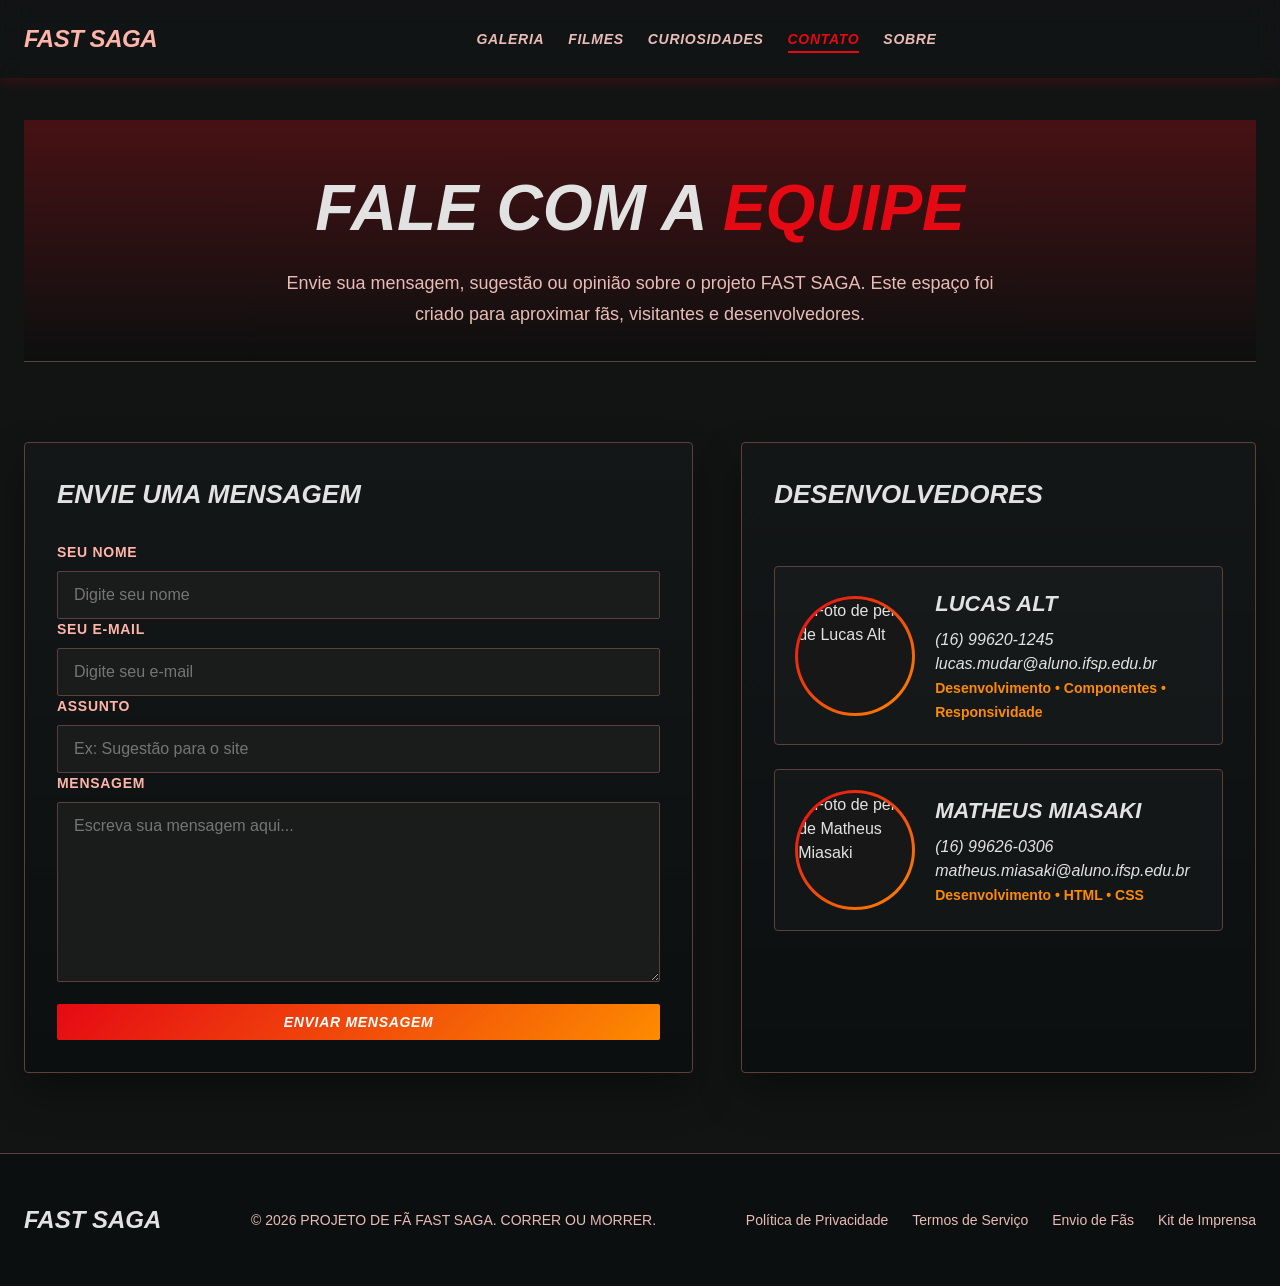
==== contato.html @ e0b9ab0c "01" ====
<!doctype html>
<html lang="pt-br">
<head>
  <meta charset="utf-8">
  <meta name="viewport" content="width=device-width, initial-scale=1.0">

  <title>FAST SAGA - Contato</title>

  <link rel="icon" type="image/x-icon" href="img/favicon.ico">
  <link rel="stylesheet" href="css/style.css">

  <script src="js/components.js" defer></script>
  <script src="js/main.js" defer></script>
</head>

<body>

  <header-navbar active="contact"></header-navbar>

  <main class="contact-main">

    <section class="container contact-section">

      <header class="page-title">
        <h1>FALE COM A <span>EQUIPE</span></h1>

        <p>
          Envie sua mensagem, sugestão ou opinião sobre o projeto FAST SAGA.
          Este espaço foi criado para aproximar fãs, visitantes e desenvolvedores.
        </p>
      </header>

      <section class="contact-layout">

        <section class="contact-form-card">

          <h2>ENVIE UMA MENSAGEM</h2>

          <form class="contact-form" action="#" method="post">

            <fieldset>

              <legend>Dados para contato</legend>

              <div class="form-group">
                <label for="nome">Seu nome</label>

                <input
                  type="text"
                  id="nome"
                  name="nome"
                  placeholder="Digite seu nome"
                  required>
              </div>

              <div class="form-group">
                <label for="email">Seu e-mail</label>

                <input
                  type="email"
                  id="email"
                  name="email"
                  placeholder="Digite seu e-mail"
                  required>
              </div>

              <div class="form-group">
                <label for="assunto">Assunto</label>

                <input
                  type="text"
                  id="assunto"
                  name="assunto"
                  placeholder="Ex: Sugestão para o site"
                  required>
              </div>

              <div class="form-group">
                <label for="mensagem">Mensagem</label>

                <textarea
                  id="mensagem"
                  name="mensagem"
                  placeholder="Escreva sua mensagem aqui..."
                  required></textarea>
              </div>

            </fieldset>

            <button type="submit" class="btn btn-primary">
              Enviar mensagem
            </button>

          </form>

        </section>

        <aside class="developers-card">

          <h2>DESENVOLVEDORES</h2>

          <article class="developer-box">

            <figure class="developer-photo">
              <img
                src="https://avatars.githubusercontent.com/u/56651735?v=4"
                alt="Foto de perfil de Lucas Alt">
            </figure>

            <section>

              <h3>Lucas Alt</h3>

              <address>

                <a href="tel:+5516996201245" class="contato">
                  (16) 99620-1245
                </a>

                <br>

                <a href="mailto:lucas.mudar@aluno.ifsp.edu.br" class="contato">
                  lucas.mudar@aluno.ifsp.edu.br
                </a>

              </address>

              <span> 
                Desenvolvimento • Componentes • Responsividade
              </span>

            </section>

          </article>

          <article class="developer-box">

            <figure class="developer-photo">
              <img
                src="https://avatars.githubusercontent.com/u/124709765?v=4"
                alt="Foto de perfil de Matheus Miasaki">
            </figure>

            <section>

              <h3>Matheus Miasaki</h3>

              <address>

                <a href="tel:+5516996260306" class="contato">
                  (16) 99626-0306
                </a>

                <br>

                <a href="mailto:matheus.miasaki@aluno.ifsp.edu.br" class="contato">
                  matheus.miasaki@aluno.ifsp.edu.br
                </a>

              </address>

              <span>
                Desenvolvimento • HTML • CSS
              </span>

            </section>

          </article>

        </aside>

      </section>

    </section>

  </main>

  <footer-section></footer-section>

</body>
</html>
---- css/style.css ----
/* ==========================================================================
   FAST SAGA - Design System and Base Stylesheet
   ========================================================================== */

/* Design Tokens (CSS Variables) */
:root {
  /* Colors */
  --bg-color: #121414;                  /* surface */
  --on-bg-color: #e2e2e2;               /* on-surface */
  --primary-color: #ffb4aa;             /* primary light */
  --primary-container: #e50914;         /* main fast red */
  --secondary-color: #ffb77d;           /* secondary accent */
  --secondary-container: #fd8b00;       /* fast orange */
  --surface-container: #1e2020;         /* container background */
  --surface-container-low: #1a1c1c;     /* lower depth card bg */
  --surface-container-lowest: #0c0f0f;  /* lowest background */
  --outline: #af8782;                   /* border outline */
  --outline-variant: #5e3f3b;           /* dark border variant */
  --on-surface-variant: #e9bcb6;        /* muted text color */
  --white: #ffffff;

  /* Font Families */
  --font-display: 'Anybody', sans-serif;
  --font-body: 'Inter', sans-serif;

  /* Spacing */
  --container-max: 1280px;
  --gutter: 24px;
  --spacing-xs: 4px;
  --spacing-base: 8px;
  --spacing-sm: 12px;
  --spacing-md: 24px;
  --spacing-lg: 48px;
  --spacing-xl: 80px;

  /* Border Radius */
  --radius-default: 0.125rem;
  --radius-lg: 0.25rem;
  --radius-xl: 0.5rem;
  --radius-full: 0.75rem;

  /* Shadows and Effects */
  --shadow-red: 0 0 15px rgba(229, 9, 20, 0.3);
  --shadow-red-strong: 0 0 20px rgba(229, 9, 20, 0.5);
  --shadow-orange: 0 0 20px rgba(253, 139, 0, 0.5);
  --backdrop-blur: blur(12px);
}

/* ==========================================================================
   Reset and Base Layout
   ========================================================================== */
*, *::before, *::after {
  box-sizing: border-box;
  margin: 0;
  padding: 0;
}

body {
  background-color: var(--bg-color);
  color: var(--on-bg-color);
  font-family: var(--font-body);
  font-size: 16px;
  line-height: 1.5;
  -webkit-font-smoothing: antialiased;
  -moz-osx-font-smoothing: grayscale;
  min-height: 100vh;
  display: flex;
  flex-direction: column;
  overflow-x: hidden;
}

/* Custom Scrollbar */
::-webkit-scrollbar {
  width: 8px;
}

::-webkit-scrollbar-track {
  background: var(--surface-container-lowest);
}

::-webkit-scrollbar-thumb {
  background: var(--primary-container);
  border-radius: var(--radius-lg);
}

::-webkit-scrollbar-thumb:hover {
  background: var(--secondary-container);
}

/* Container Utility */
.container {
  width: 100%;
  max-width: var(--container-max);
  margin-left: auto;
  margin-right: auto;
  padding-left: var(--gutter);
  padding-right: var(--gutter);
}

/* Buttons */
.btn {
  font-family: var(--font-body);
  font-weight: 700;
  font-style: italic;
  font-size: 14px;
  text-transform: uppercase;
  letter-spacing: 0.05em;
  padding: 10px 24px;
  border-radius: var(--radius-default);
  border: none;
  cursor: pointer;
  transition: all 0.3s cubic-bezier(0.25, 0.46, 0.45, 0.94);
  text-decoration: none;
  display: inline-flex;
  align-items: center;
  justify-content: center;
}

.btn-primary {
  background: linear-gradient(135deg, var(--primary-container), var(--secondary-container));
  color: var(--white);
}

.btn-primary:hover {
  transform: scale(1.05);
  box-shadow: var(--shadow-red-strong);
}

.btn-primary:active {
  transform: scale(0.95);
}

.btn-outline {
  background: transparent;
  color: var(--on-bg-color);
  border: 1px solid rgba(255, 255, 255, 0.1);
}

.btn-outline:hover {
  border-color: var(--primary-container);
  color: var(--primary-color);
}

/* ==========================================================================
   Header Component Styles (Nav)
   ========================================================================== */
header-navbar {
  position: fixed;
  top: 0;
  left: 0;
  width: 100%;
  z-index: 100;
  background-color: rgba(18, 20, 20, 0.8);
  backdrop-filter: var(--backdrop-blur);
  -webkit-backdrop-filter: var(--backdrop-blur);
  border-b: 1px solid rgba(255, 255, 255, 0.1);
  box-shadow: var(--shadow-red);
}

.nav-wrapper {
  display: flex;
  justify-content: space-between;
  align-items: center;
  height: 78px;
}

.nav-logo {
  font-family: var(--font-display);
  font-size: 24px;
  font-weight: 900;
  font-style: italic;
  letter-spacing: -0.02em;
  text-decoration: none;
  color: var(--primary-color);
  transition: color 0.3s ease;
}

.nav-logo:hover {
  color: var(--primary-container);
}

.nav-menu {
  display: flex;
  gap: var(--spacing-md);
  list-style: none;
}

.nav-link {
  font-family: var(--font-body);
  font-size: 14px;
  font-weight: 700;
  font-style: italic;
  text-transform: uppercase;
  letter-spacing: 0.05em;
  color: var(--on-surface-variant);
  text-decoration: none;
  padding: 4px 0;
  border-bottom: 2px solid transparent;
  transition: all 0.3s ease;
}

.nav-link:hover {
  color: var(--primary-color);
}

.nav-link.active {
  color: var(--primary-container);
  border-bottom-color: var(--primary-container);
}

.nav-actions {
  display: flex;
  align-items: center;
  gap: var(--spacing-sm);
}

.nav-search-btn {
  background: none;
  border: 1px solid rgba(255, 255, 255, 0.1);
  width: 40px;
  height: 40px;
  border-radius: var(--radius-full);
  color: var(--on-bg-color);
  cursor: pointer;
  display: flex;
  align-items: center;
  justify-content: center;
  transition: all 0.3s ease;
}

.nav-search-btn:hover {
  border-color: var(--primary-container);
  color: var(--primary-container);
}

/* Responsive Nav Menu (Burger Button) */
.nav-toggle {
  display: none;
  background: none;
  border: none;
  color: var(--on-bg-color);
  cursor: pointer;
  font-size: 24px;
}

/* Mobile Navigation Styles */
@media (max-width: 768px) {
  .nav-menu {
    display: none; /* Hide standard menu by default on mobile */
    flex-direction: column;
    position: absolute;
    top: 72px;
    left: 0;
    width: 100%;
    background-color: var(--bg-color);
    border-bottom: 1px solid rgba(255, 255, 255, 0.1);
    padding: var(--spacing-md) var(--gutter);
    gap: var(--spacing-sm);
    box-shadow: 0 10px 15px rgba(0, 0, 0, 0.5);
  }

  .nav-menu.active {
    display: flex;
  }

  .nav-toggle {
    display: block;
  }

  .nav-actions .nav-search-btn {
    display: none; /* Hide search button on mobile toolbar to preserve space */
  }
}

/* ==========================================================================
   Footer Component Styles
   ========================================================================== */
footer-section {
  display: block;
  width: 100%;
  margin-top: auto; /* Push footer to bottom */
  border-top: 1px solid var(--outline-variant);
  background-color: var(--surface-container-lowest);
  padding: var(--spacing-lg) 0;
}

.footer-wrapper {
  display: flex;
  flex-direction: column;
  align-items: center;
  justify-content: space-between;
  gap: var(--spacing-md);
}

@media (min-width: 768px) {
  .footer-wrapper {
    flex-direction: row;
  }
}

.footer-logo {
  font-family: var(--font-display);
  font-size: 24px;
  font-weight: 800;
  font-style: italic;
  color: var(--on-bg-color);
}

.footer-copyright {
  font-size: 14px;
  color: var(--on-surface-variant);
  text-align: center;
}

.footer-links {
  display: flex;
  flex-wrap: wrap;
  justify-content: center;
  gap: var(--spacing-md);
  list-style: none;
}

.footer-link {
  font-size: 14px;
  color: var(--on-surface-variant);
  text-decoration: none;
  transition: color 0.3s ease;
}

.footer-link:hover {
  color: var(--secondary-container);
}

/* ==========================================================================
   Main Content Layout
   ========================================================================== */
main {
  flex-grow: 1;
  padding-top: 100px; /* Offset fixed header */
  padding-bottom: var(--spacing-xl);
  display: flex;
  align-items: center;
  justify-content: center;
}

/* Hello World Foundation Component Styles */
.hero-container {
  text-align: center;
  max-width: 600px;
  padding: var(--spacing-lg);
  border: 1px solid rgba(255, 255, 255, 0.05);
  border-radius: var(--radius-xl);
  background: radial-gradient(circle at top left, var(--surface-container), var(--surface-container-low));
  box-shadow: var(--shadow-red);
  transition: border-color 0.4s ease, box-shadow 0.4s ease;
}

.hero-container:hover {
  border-color: rgba(229, 9, 20, 0.4);
  box-shadow: var(--shadow-red-strong);
}

.hero-title {
  font-family: var(--font-display);
  font-size: clamp(2.5rem, 5vw, 4rem);
  font-weight: 900;
  font-style: italic;
  text-transform: uppercase;
  line-height: 1.1;
  letter-spacing: -0.02em;
  margin-bottom: var(--spacing-sm);
  color: var(--on-bg-color);
}

.hero-title span {
  background: linear-gradient(135deg, var(--primary-container), var(--secondary-container));
  -webkit-background-clip: text;
  -webkit-text-fill-color: transparent;
  background-clip: text;
  color: var(--primary-container); /* Fallback */
}

.hero-desc {
  font-size: 16px;
  color: var(--on-surface-variant);
  margin-bottom: var(--spacing-md);
}

.hero-meta {
  display: flex;
  gap: var(--spacing-sm);
  justify-content: center;
}



/* ==========================================================================
   Estilo Filme.hmtl
   ========================================================================== */


.movies-main {
  display: block;
  padding-top: 100px;
  justify-content: center;
}

.movies-section {
  width: 100%;
}

.movies-hero {
  min-height: 280px;
  margin-bottom: 80px;
  padding: 70px 24px;
  text-align: center;
  border-radius: var(--radius-lg);
  background:
    linear-gradient(rgba(12, 15, 15, 0.645), rgba(12, 15, 15, 0.579)),
    url("../img/ff.png");
  background-size: cover;
  background-position: 50% 60%;
  box-shadow: var(--shadow-red);
}

.movies-hero h1 {
  font-family: var(--font-display);
  font-size: clamp(2rem, 5vw, 3.8rem);
  font-weight: 900;
  font-style: italic;
  text-transform: uppercase;
  color: var(--white);
  margin-bottom: var(--spacing-sm);
}

.movies-hero h1 span {
  color: var(--primary-container);
}

.movies-hero p {
  max-width: 680px;
  margin: 0 auto;
  color: var(--on-surface-variant);
  font-size: 18px;
}

.movies-table-wrapper {
  overflow-x: auto;
  border: 1px solid var(--outline-variant);
  border-radius: var(--radius-xl);
  background: var(--surface-container-lowest);
  box-shadow: 0 20px 40px rgba(0, 0, 0, 0.35);
}

.movies-table {
  width: 100%;
  border-collapse: collapse;
  min-width: 900px;
}

.movies-table thead {
  border-bottom: 2px solid var(--primary-container);
}

.movies-table th {
  padding: 28px 24px;
  text-align: left;
  font-family: var(--font-display);
  font-size: 20px;
  font-style: italic;
  text-transform: uppercase;
  color: var(--on-bg-color);
}

.movies-table td {
  padding: 22px 24px;
  border-bottom: 1px solid rgba(255, 255, 255, 0.08);
  color: var(--on-surface-variant);
}

.movies-table tbody tr {
  transition: background 0.3s ease;
}

.movies-table tbody tr:hover {
  background: rgba(229, 9, 20, 0.08);
}

.movies-table tbody tr:last-child td {
  border-bottom: none;
}

.movies-table td:first-child {
  color: var(--primary-container);
  font-weight: 700;
}

.movies-table strong {
  display: block;
  color: var(--on-bg-color);
  text-transform: uppercase;
  letter-spacing: 0.04em;
  margin-bottom: 6px;
}

.movies-table td span:not(.year) {
  display: block;
  max-width: 520px;
  font-size: 14px;
  color: var(--on-surface-variant);
}

.year {
  display: inline-block;
  padding: 4px 10px;
  border: 1px solid var(--primary-container);
  border-radius: var(--radius-default);
  color: var(--primary-color);
  background: rgba(229, 9, 20, 0.08);
}

.money {
  color: var(--secondary-container) !important;
  font-weight: 700;
  white-space: nowrap;
}





/* ==========================================================================
   Estilo curiosidades.hmtl
   ========================================================================== */


.page-title {
    width: 100%;
    padding: 40px 0 32px;
    margin-bottom: 80px;
    border-bottom: 1px solid var(--outline-variant);

    display: flex;
    flex-direction: column;
    align-items: center;

    text-align: center;


    background:
        linear-gradient(
            180deg,
            rgba(229,9,20,.25),
            rgba(12,15,15,.95)
        );
}

.page-title h1 {
  font-family: var(--font-display);
  font-size: clamp(2.2rem, 5vw, 4rem);
  font-weight: 900;
  font-style: italic;
  text-transform: uppercase;
  color: var(--on-bg-color);
  margin-bottom: var(--spacing-sm);
}

.page-title h1 span {
  color: var(--primary-container);
}

.page-title p {
  max-width: 760px;
  color: var(--on-surface-variant);
  font-size: 18px;
  line-height: 1.7;
}

.curiosities-grid {
  display: grid;
  grid-template-columns: 2fr 1fr;
  gap: var(--spacing-lg);
  margin-bottom: 70px;
}

.curiosity-card {
  border: 1px solid var(--outline-variant);
  border-radius: var(--radius-lg);
  background: var(--surface-container-lowest);
  padding: 28px;
}

.curiosity-card.wide {
  display: grid;
  grid-template-columns: 42% 1fr;
  gap: var(--spacing-lg);
  align-items: center;
}

.curiosity-card h2,
.secrets-section h2 {
  font-family: var(--font-display);
  font-size: 24px;
  font-style: italic;
  text-transform: uppercase;
  color: var(--on-bg-color);
  margin-bottom: var(--spacing-md);
}

.curiosity-card p {
  color: var(--on-surface-variant);
  margin-bottom: 18px;
  line-height: 1.7;
}

.curiosity-card strong,
.secrets-grid strong {
  color: var(--on-bg-color);
}

.car-image img {
  width: 100%;
  height: 380px;
  object-fit: cover;
  border-radius: var(--radius-default);
  display: block;
  filter: brightness(0.8);
}

.secrets-section {
  margin-bottom: 70px;
}

.secrets-section h2 {
  display: flex;
  align-items: center;
  gap: var(--spacing-md);
}

.secrets-section h2::after {
  content: "";
  height: 2px;
  flex: 1;
  background: var(--primary-container);
}

.secrets-grid {
  display: grid;
  grid-template-columns: 1fr 1fr;
  gap: 20px 70px;
}

.secrets-grid p {
  color: var(--on-surface-variant);
  font-size: 17px;
  line-height: 1.7;
  position: relative;
  padding-left: 24px;
}

.secrets-grid p::before {
  content: "•";
  position: absolute;
  left: 0;
  color: var(--secondary-container);
  font-size: 22px;
}

.iconic-cars {
  display: grid;
  grid-template-columns: repeat(4, 1fr);
  gap: 24px;
  margin-top: 35px;
}

.iconic-card {
  background: var(--surface-container-lowest);
  border: 1px solid var(--outline-variant);
  border-radius: var(--radius-lg);
  padding: 20px;
  transition: 0.3s;
}

.iconic-card:hover {
  transform: translateY(-6px);
  border-color: var(--primary-container);
}

.iconic-image {
  width: 100%;
  height: 220px;
  border: 2px solid var(--primary-container);
  border-radius: 12px;
  overflow: hidden;
  background: #171717;
  display: flex;
  align-items: center;
  justify-content: center;
  margin-bottom: 18px;
}

.iconic-image img {
  width: 100%;
  height: 100%;
  object-fit: cover;
}

.iconic-card h3 {
  font-family: var(--font-display);
  font-style: italic;
  text-transform: uppercase;
  color: var(--on-bg-color);
  font-size: 22px;
  margin-bottom: 12px;
}

.iconic-card p {
  color: var(--on-surface-variant);
  line-height: 1.7;
}

.curiosities-extra {
  padding-bottom: 40px;
}

@media (max-width: 1100px) {
  .iconic-cars {
    grid-template-columns: repeat(2, 1fr);
  }
}

@media (max-width: 900px) {
  .curiosities-grid,
  .curiosity-card.wide,
  .secrets-grid {
    grid-template-columns: 1fr;
  }

  .page-title {
    margin-bottom: 50px;
  }

  .car-image img {
    height: 280px;
  }
}

@media (max-width: 700px) {
  .iconic-cars {
    grid-template-columns: 1fr;
  }
}


/* ==========================================================================
   Estilo contato.html
   ========================================================================== */

.contact-main {
  width: 100%;
  padding-top: 120px;
  padding-bottom: var(--spacing-xl);
}

.contact-section {
  width: 100%;
}

.contact-layout {
  display: grid;
  grid-template-columns: 1.3fr 1fr;
  gap: var(--spacing-lg);
  align-items: stretch;
}

.contact-form-card,
.developers-card {
  background:
    linear-gradient(
      180deg,
      rgba(255, 255, 255, 0.03),
      rgba(255, 255, 255, 0)
    ),
    var(--surface-container-lowest);

  border: 1px solid var(--outline-variant);
  border-radius: var(--radius-lg);
  padding: 32px;
  box-shadow: 0 20px 40px rgba(0, 0, 0, 0.35);
}

.contact-form-card h2,
.developers-card h2 {
  font-family: var(--font-display);
  font-size: 26px;
  font-style: italic;
  text-transform: uppercase;
  color: var(--on-bg-color);
  margin-bottom: 28px;
}

.contact-form {
  display: flex;
  flex-direction: column;
  gap: 22px;
}

.contact-form fieldset{
    border:none;
    padding:0;
    margin:0;
    min-width:0;
}

.contact-form legend{
    display:none;
}

.form-group {
  display: flex;
  flex-direction: column;
  gap: 8px;
}

.form-group label {
  font-weight: 700;
  font-size: 14px;
  text-transform: uppercase;
  color: var(--primary-color);
  letter-spacing: 0.05em;
}

.form-group input,
.form-group textarea {
  width: 100%;
  border: 1px solid var(--outline-variant);
  border-radius: var(--radius-default);
  background: var(--surface-container-low);
  color: var(--on-bg-color);
  padding: 14px 16px;
  font-family: var(--font-body);
  font-size: 16px;
  outline: none;
  transition: 0.3s;
}

.form-group input:focus,
.form-group textarea:focus {
  border-color: var(--primary-container);
  box-shadow: var(--shadow-red);
}

.form-group textarea {
  min-height: 180px;
  resize: vertical;
}

.developers-card {
  display: flex;
  flex-direction: column;
  gap: 24px;
}

.developer-box {
  display: grid;
  grid-template-columns: 120px 1fr;
  gap: 20px;
  align-items: center;
  padding: 20px;
  border: 1px solid var(--outline-variant);
  border-radius: var(--radius-lg);
  background: rgba(255, 255, 255, 0.02);
  transition: 0.3s;
}

.developer-box:hover {
  transform: translateY(-4px);
  border-color: var(--primary-container);
}

.developer-photo {
  width: 120px;
  height: 120px;
  padding: 3px;
  border-radius: 50%;
  background: linear-gradient(135deg, var(--primary-container), var(--secondary-container));
}

.developer-photo img {
  width: 100%;
  height: 100%;
  object-fit: cover;
  border-radius: 50%;
  display: block;
  background: #171717;
}

.developer-box h3 {
  font-family: var(--font-display);
  font-size: 22px;
  font-style: italic;
  text-transform: uppercase;
  color: var(--on-bg-color);
  margin-bottom: 8px;
}

.developer-box p {
  color: var(--on-surface-variant);
  line-height: 1.6;
  margin-bottom: 10px;
}

.developer-box span {
  color: var(--secondary-container);
  font-weight: 700;
  font-size: 14px;
}

@media (max-width: 950px) {
  .contact-layout {
    grid-template-columns: 1fr;
  }
}

@media (max-width: 600px) {
  .developer-box {
    grid-template-columns: 1fr;
    text-align: center;
  }

  .developer-photo {
    margin: 0 auto;
  }
}

  .contato {
    color: inherit;
    text-decoration: none;
  }
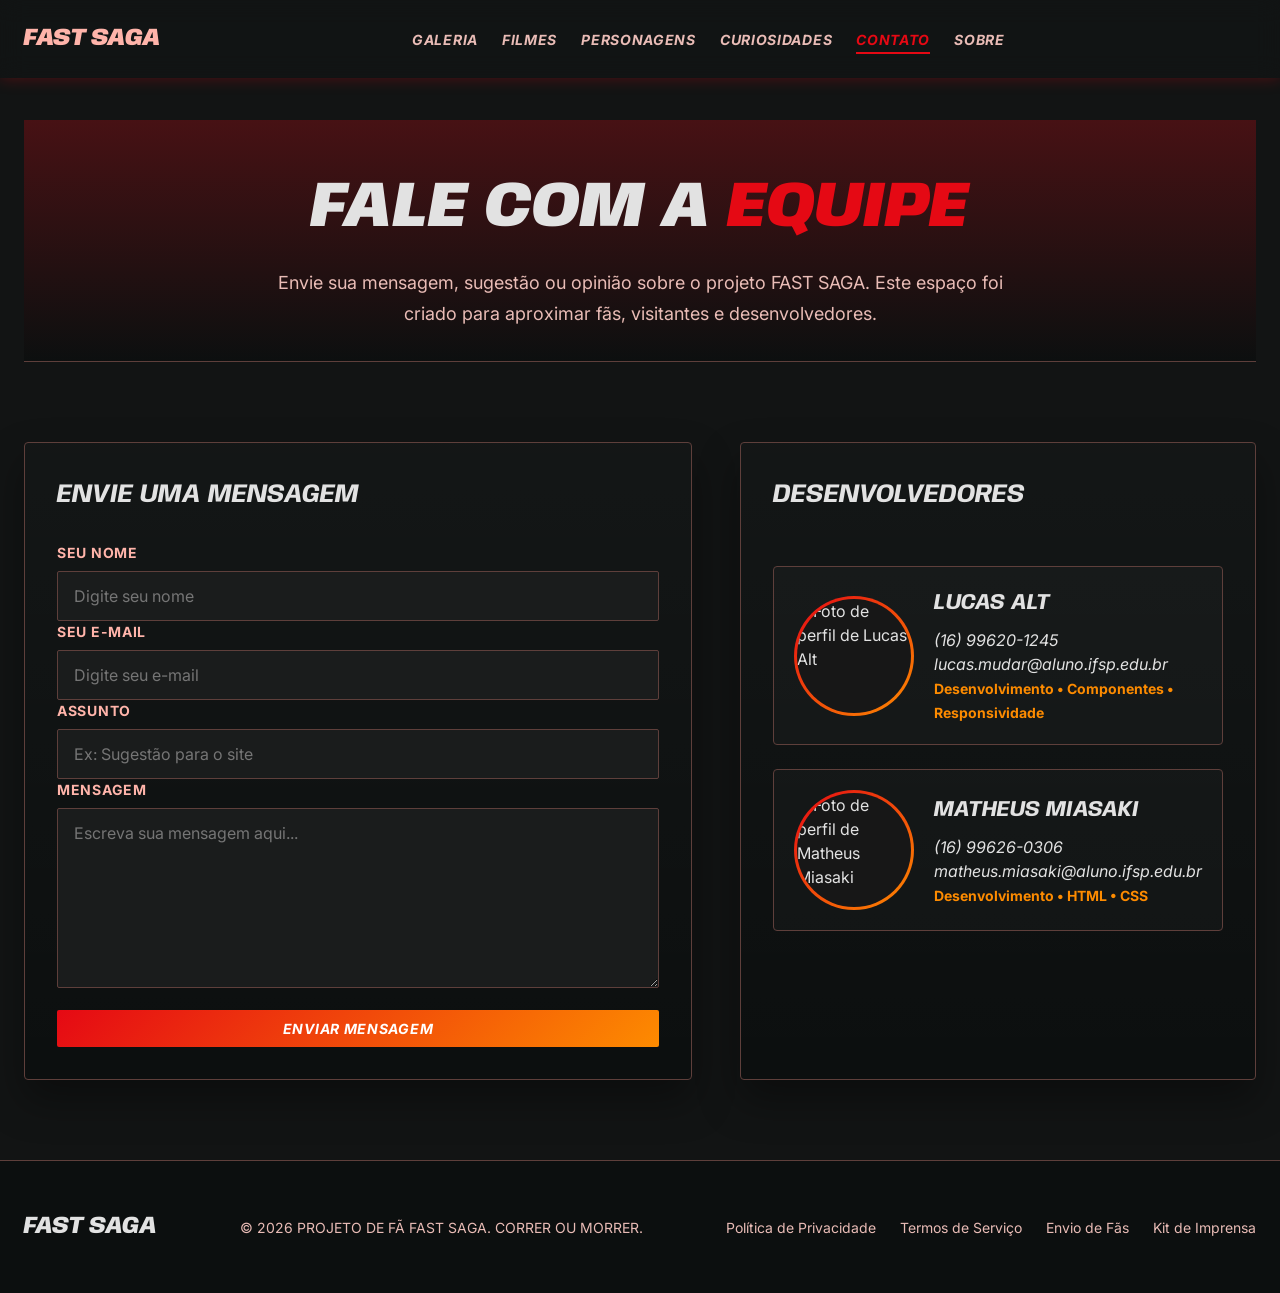
==== commit 80f06d00: "01" ====
--- a/contato.html
+++ b/contato.html
@@ -6,7 +6,12 @@
 
   <title>FAST SAGA - Contato</title>
 
-  <link rel="icon" type="image/x-icon" href="img/favicon.ico">
+  <link rel="icon" type="image/png" href="img/favicon.ico">
+  <link rel="preconnect" href="https://fonts.googleapis.com" />
+  <link rel="preconnect" href="https://fonts.gstatic.com" crossorigin />
+  <link href="https://fonts.googleapis.com/css2?family=Anybody:ital,wght@0,700;0,800;0,900;1,700;1,800;1,900&family=Inter:wght@400;700&display=swap" rel="stylesheet" />
+  <link href="https://fonts.googleapis.com/css2?family=Material+Symbols+Outlined:wght,FILL@100..700,0..1&display=swap" rel="stylesheet" />
+
   <link rel="stylesheet" href="css/style.css">
 
   <script src="js/components.js" defer></script>
--- a/css/style.css
+++ b/css/style.css
@@ -392,6 +392,410 @@
   justify-content: center;
 }
 
+/* =========================================================
+   PÁGINA PERSONAGENS / THE FAMILY
+========================================================= */
+
+.characters-main {
+    width: 100%;
+    min-height: 100vh;
+    background:
+        radial-gradient(circle at top left, rgba(229, 9, 20, 0.10), transparent 32%),
+        linear-gradient(180deg, #111515 0%, #0c0f0f 100%);
+}
+
+/* TÍTULO DA PÁGINA */
+
+.characters-section {
+    padding-top: 40px;
+    padding-bottom: 120px;
+}
+
+.characters-title {
+    margin-bottom: 56px;
+}
+
+.characters-title h1 {
+    font-family: var(--font-display);
+    font-size: clamp(2.8rem, 7vw, 5.8rem);
+    font-weight: 900;
+    font-style: italic;
+    line-height: 0.95;
+    text-transform: uppercase;
+    color: var(--on-bg-color);
+    text-shadow:
+        4px 4px 0 rgba(229, 9, 20, 0.95),
+        8px 8px 0 rgba(0, 0, 0, 0.65);
+}
+
+.characters-title h1 span {
+    color: var(--primary-container);
+}
+
+.characters-title p {
+    max-width: 780px;
+    margin: 18px auto 0;
+    color: var(--on-surface-variant);
+    font-size: clamp(1rem, 1.6vw, 1.16rem);
+    line-height: 1.7;
+}
+
+/* INTRODUÇÃO */
+
+.characters-intro {
+    margin-bottom: 72px;
+}
+
+.characters-highlight {
+    display: grid;
+    grid-template-columns: minmax(280px, 460px) 1fr;
+    gap: 36px;
+    align-items: center;
+    padding: 28px;
+    border: 1px solid rgba(255, 255, 255, 0.08);
+    background:
+        linear-gradient(135deg, rgba(229, 9, 20, 0.12), transparent 38%),
+        rgba(255, 255, 255, 0.035);
+    box-shadow: 0 22px 55px rgba(0, 0, 0, 0.35);
+}
+
+.characters-highlight .car-image {
+    width: 100%;
+    height: 100%;
+    min-height: 310px;
+    overflow: hidden;
+    border-radius: 6px;
+    background: #050707;
+}
+
+.characters-highlight .car-image img {
+    width: 100%;
+    height: 100%;
+    min-height: 310px;
+    display: block;
+    object-fit: cover;
+    object-position: center;
+    filter: brightness(0.85) contrast(1.08) saturate(1.05);
+    transition: transform 0.4s ease, filter 0.4s ease;
+}
+
+.characters-highlight:hover .car-image img {
+    transform: scale(1.05);
+    filter: brightness(1) contrast(1.12) saturate(1.15);
+}
+
+.characters-highlight h2 {
+    margin-bottom: 18px;
+    font-family: var(--font-display);
+    font-size: clamp(1.8rem, 3vw, 3rem);
+    font-weight: 900;
+    font-style: italic;
+    text-transform: uppercase;
+    color: var(--on-bg-color);
+}
+
+.characters-highlight p {
+    color: var(--on-surface-variant);
+    font-size: 1rem;
+    line-height: 1.75;
+}
+
+.characters-highlight p + p {
+    margin-top: 14px;
+}
+
+/* TÍTULO DE SEÇÃO */
+
+.section-heading {
+    margin-bottom: 28px;
+    font-family: var(--font-display);
+    font-size: clamp(1.7rem, 3.5vw, 3rem);
+    font-weight: 900;
+    font-style: italic;
+    text-transform: uppercase;
+    color: var(--on-bg-color);
+}
+
+.section-heading::after {
+    content: "";
+    display: block;
+    width: 86px;
+    height: 3px;
+    margin-top: 12px;
+    background: var(--primary-color);
+    box-shadow: 0 0 18px rgba(229, 9, 20, 0.75);
+}
+
+/* GRID DOS PERSONAGENS */
+
+.characters-grid-section {
+    margin-bottom: 86px;
+}
+
+.characters-grid {
+    display: grid;
+    grid-template-columns: repeat(4, minmax(0, 1fr));
+    gap: 24px;
+}
+
+/* CARD */
+
+.character-card {
+    position: relative;
+    min-height: 410px;
+    overflow: hidden;
+    border-radius: 6px;
+    background: #050707;
+    isolation: isolate;
+    cursor: pointer;
+    box-shadow: 0 18px 42px rgba(0, 0, 0, 0.36);
+}
+
+.character-card::before {
+    content: "";
+    position: absolute;
+    inset: 0;
+    z-index: 4;
+    border: 1px solid rgba(255, 255, 255, 0.06);
+    pointer-events: none;
+    transition: border-color 0.3s ease, box-shadow 0.3s ease;
+}
+
+.character-card::after {
+    content: "";
+    position: absolute;
+    inset: auto 0 0 0;
+    z-index: 2;
+    height: 62%;
+    background:
+        linear-gradient(
+            180deg,
+            transparent 0%,
+            rgba(0, 0, 0, 0.58) 36%,
+            rgba(0, 0, 0, 0.98) 100%
+        );
+    pointer-events: none;
+}
+
+.character-image {
+    width: 100%;
+    height: 100%;
+    margin: 0;
+}
+
+.character-image img {
+    width: 100%;
+    height: 100%;
+    min-height: 410px;
+    display: block;
+    object-fit: cover;
+    object-position: center;
+    filter: brightness(0.72) contrast(1.08) saturate(0.95);
+    transform: scale(1.02);
+    transition:
+        transform 0.45s ease,
+        filter 0.45s ease;
+}
+
+.character-content {
+    position: absolute;
+    left: 24px;
+    right: 24px;
+    bottom: 28px;
+    z-index: 5;
+}
+
+.character-tag {
+    display: inline-flex;
+    align-items: center;
+    justify-content: center;
+    margin-bottom: 10px;
+    padding: 6px 9px;
+    border: 1px solid var(--primary-color);
+    background: rgba(10, 13, 13, 0.82);
+    color: var(--primary-container);
+    font-size: 0.68rem;
+    font-weight: 800;
+    text-transform: uppercase;
+    letter-spacing: 0.03em;
+}
+
+.character-content h3 {
+    margin: 0 0 8px;
+    font-family: var(--font-display);
+    color: #ffffff;
+    font-size: clamp(1.35rem, 2vw, 1.72rem);
+    line-height: 1;
+    font-weight: 900;
+    font-style: italic;
+    text-transform: uppercase;
+    letter-spacing: -0.02em;
+    text-shadow: 2px 2px 0 rgba(0, 0, 0, 0.85);
+}
+
+.character-content p {
+    margin: 0;
+    color: var(--on-surface-variant);
+    font-size: 0.95rem;
+    line-height: 1.4;
+}
+
+/* HOVER DOS CARDS */
+
+.character-card:hover::before {
+    border-color: rgba(229, 9, 20, 0.72);
+    box-shadow: inset 0 0 28px rgba(229, 9, 20, 0.12);
+}
+
+.character-card:hover .character-image img {
+    transform: scale(1.09);
+    filter: brightness(0.92) contrast(1.12) saturate(1.12);
+}
+
+.character-card:hover .character-tag {
+    background: var(--primary-color);
+    color: #ffffff;
+}
+
+/* SEÇÃO FINAL */
+
+.characters-family-section {
+    padding: 42px 0 0;
+    border-top: 1px solid rgba(255, 255, 255, 0.08);
+}
+
+.characters-family-section h2 {
+    margin-bottom: 28px;
+    font-family: var(--font-display);
+    font-size: clamp(1.8rem, 3.5vw, 3.2rem);
+    font-weight: 900;
+    font-style: italic;
+    text-transform: uppercase;
+    color: var(--on-bg-color);
+}
+
+.characters-family-section h2::after {
+    content: "";
+    display: block;
+    width: 86px;
+    height: 3px;
+    margin-top: 12px;
+    background: var(--primary-color);
+    box-shadow: 0 0 18px rgba(229, 9, 20, 0.75);
+}
+
+.characters-family-section .secrets-grid {
+    display: grid;
+    grid-template-columns: repeat(3, minmax(0, 1fr));
+    gap: 18px;
+    padding: 10px;
+    margin: 0;
+    list-style: none;
+}
+
+
+.characters-family-section .secrets-grid li {
+    padding: 30px;
+    border-left: 3px solid var(--primary-color);
+    background:
+        linear-gradient(135deg, rgba(229, 9, 20, 0.12), transparent 45%),
+        rgba(255, 255, 255, 0.035);
+    color: var(--on-surface-variant);
+    line-height: 1.65;
+    box-shadow: 0 16px 38px rgba(0, 0, 0, 0.24);
+}
+
+.characters-family-section .secrets-grid li::before {
+    display: none;
+}
+
+.characters-family-section .secrets-grid strong {
+    color: var(--primary-container);
+    text-transform: uppercase;
+}
+
+/* RESPONSIVIDADE */
+
+@media (max-width: 1180px) {
+    .characters-grid {
+        grid-template-columns: repeat(3, minmax(0, 1fr));
+    }
+
+    .characters-family-section .secrets-grid {
+        grid-template-columns: repeat(2, minmax(0, 1fr));
+    }
+}
+
+@media (max-width: 900px) {
+    .characters-highlight {
+        grid-template-columns: 1fr;
+    }
+
+    .characters-highlight .car-image {
+        min-height: 280px;
+    }
+
+    .characters-highlight .car-image img {
+        min-height: 280px;
+    }
+
+    .characters-grid {
+        grid-template-columns: repeat(2, minmax(0, 1fr));
+    }
+
+    .character-card {
+        min-height: 390px;
+    }
+
+    .character-image img {
+        min-height: 390px;
+    }
+}
+
+@media (max-width: 640px) {
+    .characters-section {
+        padding-top: 24px;
+        padding-bottom: 80px;
+    }
+
+    .characters-title {
+        margin-bottom: 38px;
+    }
+
+    .characters-title h1 {
+        text-shadow:
+            3px 3px 0 rgba(229, 9, 20, 0.95),
+            6px 6px 0 rgba(0, 0, 0, 0.65);
+    }
+
+    .characters-highlight {
+        padding: 18px;
+        gap: 24px;
+    }
+
+    .characters-grid {
+        grid-template-columns: 1fr;
+        gap: 18px;
+    }
+
+    .character-card {
+        min-height: 440px;
+    }
+
+    .character-image img {
+        min-height: 440px;
+    }
+
+    .character-content {
+        left: 20px;
+        right: 20px;
+        bottom: 24px;
+    }
+
+    .characters-family-section .secrets-grid {
+        grid-template-columns: 1fr;
+    }
+}
 
 
 /* ==========================================================================
@@ -532,8 +936,6 @@
 /* ==========================================================================
    Estilo curiosidades.hmtl
    ========================================================================== */
-
-
 .page-title {
     width: 100%;
     padding: 40px 0 32px;
@@ -545,7 +947,6 @@
     align-items: center;
 
     text-align: center;
-
 
     background:
         linear-gradient(
@@ -556,205 +957,233 @@
 }
 
 .page-title h1 {
-  font-family: var(--font-display);
-  font-size: clamp(2.2rem, 5vw, 4rem);
-  font-weight: 900;
-  font-style: italic;
-  text-transform: uppercase;
-  color: var(--on-bg-color);
-  margin-bottom: var(--spacing-sm);
+    font-family: var(--font-display);
+    font-size: clamp(2.2rem, 5vw, 4rem);
+    font-weight: 900;
+    font-style: italic;
+    text-transform: uppercase;
+    color: var(--on-bg-color);
+    margin-bottom: var(--spacing-sm);
 }
 
 .page-title h1 span {
-  color: var(--primary-container);
+    color: var(--primary-container);
 }
 
 .page-title p {
-  max-width: 760px;
-  color: var(--on-surface-variant);
-  font-size: 18px;
-  line-height: 1.7;
+    max-width: 760px;
+    color: var(--on-surface-variant);
+    font-size: 18px;
+    line-height: 1.7;
 }
 
 .curiosities-grid {
-  display: grid;
-  grid-template-columns: 2fr 1fr;
-  gap: var(--spacing-lg);
-  margin-bottom: 70px;
+    display: grid;
+    grid-template-columns: 2fr 1fr;
+    gap: var(--spacing-lg);
+    margin-bottom: 70px;
 }
 
 .curiosity-card {
-  border: 1px solid var(--outline-variant);
-  border-radius: var(--radius-lg);
-  background: var(--surface-container-lowest);
-  padding: 28px;
+    border: 1px solid var(--outline-variant);
+    border-radius: var(--radius-lg);
+    background: var(--surface-container-lowest);
+    padding: 28px;
 }
 
 .curiosity-card.wide {
-  display: grid;
-  grid-template-columns: 42% 1fr;
-  gap: var(--spacing-lg);
-  align-items: center;
+    display: grid;
+    grid-template-columns: 42% 1fr;
+    gap: var(--spacing-lg);
+    align-items: center;
 }
 
 .curiosity-card h2,
 .secrets-section h2 {
-  font-family: var(--font-display);
-  font-size: 24px;
-  font-style: italic;
-  text-transform: uppercase;
-  color: var(--on-bg-color);
-  margin-bottom: var(--spacing-md);
+    font-family: var(--font-display);
+    font-size: 24px;
+    font-style: italic;
+    text-transform: uppercase;
+    color: var(--on-bg-color);
+    margin-bottom: var(--spacing-md);
 }
 
 .curiosity-card p {
-  color: var(--on-surface-variant);
-  margin-bottom: 18px;
-  line-height: 1.7;
+    color: var(--on-surface-variant);
+    margin-bottom: 18px;
+    line-height: 1.7;
 }
 
 .curiosity-card strong,
-.secrets-grid strong {
-  color: var(--on-bg-color);
+.secrets-grid strong,
+.evolution-list strong {
+    color: var(--on-bg-color);
+}
+
+.evolution-list {
+    margin: 0;
+    padding-left: 24px;
+}
+
+.evolution-list li {
+    color: var(--on-surface-variant);
+    margin-bottom: 18px;
+    line-height: 1.7;
+}
+
+.evolution-list li:last-child {
+    margin-bottom: 0;
 }
 
 .car-image img {
-  width: 100%;
-  height: 380px;
-  object-fit: cover;
-  border-radius: var(--radius-default);
-  display: block;
-  filter: brightness(0.8);
+    width: 100%;
+    height: 380px;
+    object-fit: cover;
+    border-radius: var(--radius-default);
+    display: block;
+    filter: brightness(0.8);
 }
 
 .secrets-section {
-  margin-bottom: 70px;
+    margin-bottom: 70px;
 }
 
 .secrets-section h2 {
-  display: flex;
-  align-items: center;
-  gap: var(--spacing-md);
+    display: flex;
+    align-items: center;
+    gap: var(--spacing-md);
 }
 
 .secrets-section h2::after {
-  content: "";
-  height: 2px;
-  flex: 1;
-  background: var(--primary-container);
+    content: "";
+    height: 2px;
+    flex: 1;
+    background: var(--primary-container);
 }
 
 .secrets-grid {
-  display: grid;
-  grid-template-columns: 1fr 1fr;
-  gap: 20px 70px;
-}
-
-.secrets-grid p {
-  color: var(--on-surface-variant);
-  font-size: 17px;
-  line-height: 1.7;
-  position: relative;
-  padding-left: 24px;
-}
-
-.secrets-grid p::before {
-  content: "•";
-  position: absolute;
-  left: 0;
-  color: var(--secondary-container);
-  font-size: 22px;
+    list-style: none;
+    padding: 0;
+    margin: 0;
+
+    display: grid;
+    grid-template-columns: 1fr 1fr;
+    gap: 20px 70px;
+}
+
+.secrets-grid li {
+    color: var(--on-surface-variant);
+    font-size: 17px;
+    line-height: 1.7;
+    position: relative;
+    padding-left: 24px;
+}
+
+.secrets-grid li::before {
+    content: "•";
+    position: absolute;
+    left: 0;
+    color: var(--secondary-container);
+    font-size: 22px;
 }
 
 .iconic-cars {
-  display: grid;
-  grid-template-columns: repeat(4, 1fr);
-  gap: 24px;
-  margin-top: 35px;
+    list-style: none;
+    padding: 0;
+    margin: 35px 0 0;
+
+    display: grid;
+    grid-template-columns: repeat(4, 1fr);
+    gap: 24px;
 }
 
 .iconic-card {
-  background: var(--surface-container-lowest);
-  border: 1px solid var(--outline-variant);
-  border-radius: var(--radius-lg);
-  padding: 20px;
-  transition: 0.3s;
+    background: var(--surface-container-lowest);
+    border: 1px solid var(--outline-variant);
+    border-radius: var(--radius-lg);
+    padding: 20px;
+    transition: 0.3s;
 }
 
 .iconic-card:hover {
-  transform: translateY(-6px);
-  border-color: var(--primary-container);
+    transform: translateY(-6px);
+    border-color: var(--primary-container);
 }
 
 .iconic-image {
-  width: 100%;
-  height: 220px;
-  border: 2px solid var(--primary-container);
-  border-radius: 12px;
-  overflow: hidden;
-  background: #171717;
-  display: flex;
-  align-items: center;
-  justify-content: center;
-  margin-bottom: 18px;
+    width: 100%;
+    height: 220px;
+    border: 2px solid var(--primary-container);
+    border-radius: 12px;
+    overflow: hidden;
+    background: #171717;
+    display: flex;
+    align-items: center;
+    justify-content: center;
+    margin-bottom: 18px;
 }
 
 .iconic-image img {
-  width: 100%;
-  height: 100%;
-  object-fit: cover;
+    width: 100%;
+    height: 100%;
+    object-fit: cover;
 }
 
 .iconic-card h3 {
-  font-family: var(--font-display);
-  font-style: italic;
-  text-transform: uppercase;
-  color: var(--on-bg-color);
-  font-size: 22px;
-  margin-bottom: 12px;
+    font-family: var(--font-display);
+    font-style: italic;
+    text-transform: uppercase;
+    color: var(--on-bg-color);
+    font-size: 22px;
+    margin-bottom: 12px;
 }
 
 .iconic-card p {
-  color: var(--on-surface-variant);
-  line-height: 1.7;
+    color: var(--on-surface-variant);
+    line-height: 1.7;
 }
 
 .curiosities-extra {
-  padding-bottom: 40px;
+    padding-bottom: 40px;
 }
 
 @media (max-width: 1100px) {
-  .iconic-cars {
-    grid-template-columns: repeat(2, 1fr);
-  }
+    .iconic-cars {
+        grid-template-columns: repeat(2, 1fr);
+    }
 }
 
 @media (max-width: 900px) {
-  .curiosities-grid,
-  .curiosity-card.wide,
-  .secrets-grid {
-    grid-template-columns: 1fr;
-  }
-
-  .page-title {
-    margin-bottom: 50px;
-  }
-
-  .car-image img {
-    height: 280px;
-  }
+    .curiosities-grid,
+    .curiosity-card.wide,
+    .secrets-grid {
+        grid-template-columns: 1fr;
+    }
+
+    .page-title {
+        margin-bottom: 50px;
+    }
+
+    .car-image img {
+        height: 280px;
+    }
 }
 
 @media (max-width: 700px) {
-  .iconic-cars {
-    grid-template-columns: 1fr;
-  }
-}
+    .iconic-cars {
+        grid-template-columns: 1fr;
+    }
+}
+
 
 
 /* ==========================================================================
    Estilo contato.html
    ========================================================================== */
+
+.contato:hover{
+    color: #fd8b00;
+  }
 
 .contact-main {
   width: 100%;
@@ -937,3 +1366,4 @@
     color: inherit;
     text-decoration: none;
   }
+
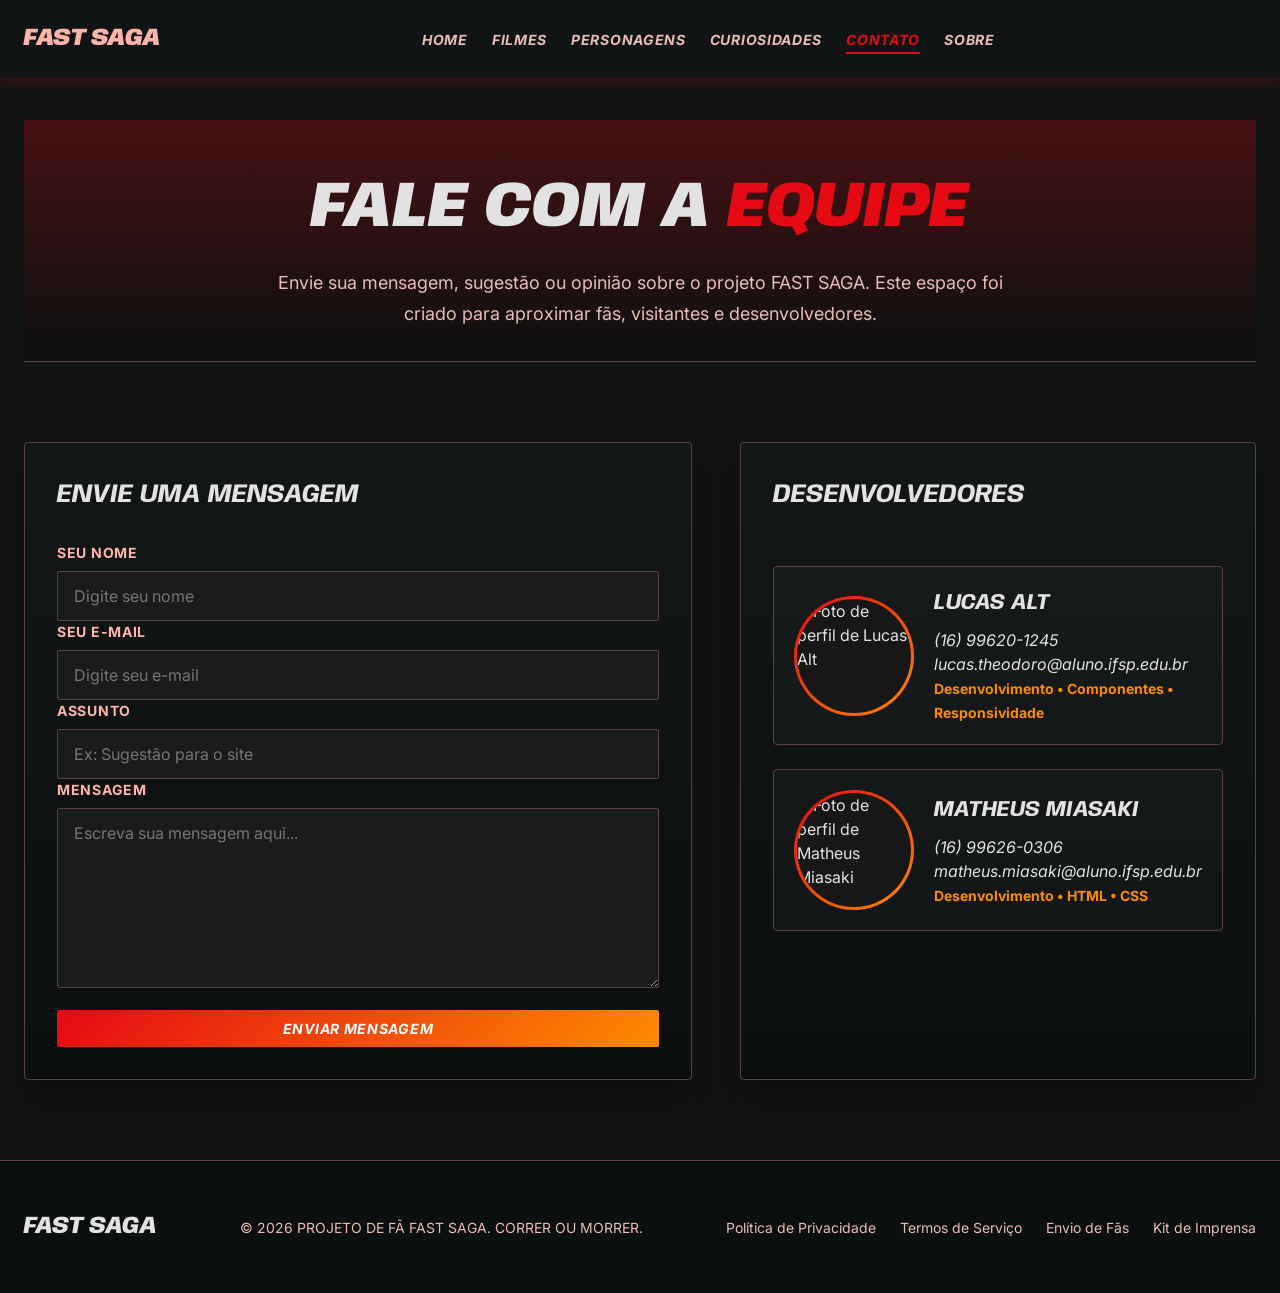
==== commit d14b3458: "fix: corrigido formatação" ====
--- a/contato.html
+++ b/contato.html
@@ -1,186 +1,173 @@
 <!doctype html>
 <html lang="pt-br">
-<head>
-  <meta charset="utf-8">
-  <meta name="viewport" content="width=device-width, initial-scale=1.0">
+  <head>
+    <meta charset="utf-8" />
+    <meta name="viewport" content="width=device-width, initial-scale=1.0" />
 
-  <title>FAST SAGA - Contato</title>
+    <title>FAST SAGA - Contato</title>
 
-  <link rel="icon" type="image/png" href="img/favicon.ico">
-  <link rel="preconnect" href="https://fonts.googleapis.com" />
-  <link rel="preconnect" href="https://fonts.gstatic.com" crossorigin />
-  <link href="https://fonts.googleapis.com/css2?family=Anybody:ital,wght@0,700;0,800;0,900;1,700;1,800;1,900&family=Inter:wght@400;700&display=swap" rel="stylesheet" />
-  <link href="https://fonts.googleapis.com/css2?family=Material+Symbols+Outlined:wght,FILL@100..700,0..1&display=swap" rel="stylesheet" />
+    <link rel="icon" type="image/png" href="img/favicon.ico" />
+    <link rel="preconnect" href="https://fonts.googleapis.com" />
+    <link rel="preconnect" href="https://fonts.gstatic.com" crossorigin />
+    <link
+      href="https://fonts.googleapis.com/css2?family=Anybody:ital,wght@0,700;0,800;0,900;1,700;1,800;1,900&family=Inter:wght@400;700&display=swap"
+      rel="stylesheet"
+    />
+    <link
+      href="https://fonts.googleapis.com/css2?family=Material+Symbols+Outlined:wght,FILL@100..700,0..1&display=swap"
+      rel="stylesheet"
+    />
 
-  <link rel="stylesheet" href="css/style.css">
+    <link rel="stylesheet" href="css/style.css" />
 
-  <script src="js/components.js" defer></script>
-  <script src="js/main.js" defer></script>
-</head>
+    <script src="js/components.js" defer></script>
+    <script src="js/main.js" defer></script>
+  </head>
 
-<body>
+  <body>
+    <header-navbar active="contact"></header-navbar>
 
-  <header-navbar active="contact"></header-navbar>
+    <main class="contact-main">
+      <section class="container contact-section">
+        <header class="page-title">
+          <h1>FALE COM A <span>EQUIPE</span></h1>
 
-  <main class="contact-main">
+          <p>
+            Envie sua mensagem, sugestão ou opinião sobre o projeto FAST SAGA.
+            Este espaço foi criado para aproximar fãs, visitantes e
+            desenvolvedores.
+          </p>
+        </header>
 
-    <section class="container contact-section">
+        <section class="contact-layout">
+          <section class="contact-form-card">
+            <h2>ENVIE UMA MENSAGEM</h2>
 
-      <header class="page-title">
-        <h1>FALE COM A <span>EQUIPE</span></h1>
+            <form class="contact-form" action="#" method="post">
+              <fieldset>
+                <legend>Dados para contato</legend>
 
-        <p>
-          Envie sua mensagem, sugestão ou opinião sobre o projeto FAST SAGA.
-          Este espaço foi criado para aproximar fãs, visitantes e desenvolvedores.
-        </p>
-      </header>
+                <div class="form-group">
+                  <label for="nome">Seu nome</label>
 
-      <section class="contact-layout">
+                  <input
+                    type="text"
+                    id="nome"
+                    name="nome"
+                    placeholder="Digite seu nome"
+                    required
+                  />
+                </div>
 
-        <section class="contact-form-card">
+                <div class="form-group">
+                  <label for="email">Seu e-mail</label>
 
-          <h2>ENVIE UMA MENSAGEM</h2>
+                  <input
+                    type="email"
+                    id="email"
+                    name="email"
+                    placeholder="Digite seu e-mail"
+                    required
+                  />
+                </div>
 
-          <form class="contact-form" action="#" method="post">
+                <div class="form-group">
+                  <label for="assunto">Assunto</label>
 
-            <fieldset>
+                  <input
+                    type="text"
+                    id="assunto"
+                    name="assunto"
+                    placeholder="Ex: Sugestão para o site"
+                    required
+                  />
+                </div>
 
-              <legend>Dados para contato</legend>
+                <div class="form-group">
+                  <label for="mensagem">Mensagem</label>
 
-              <div class="form-group">
-                <label for="nome">Seu nome</label>
+                  <textarea
+                    id="mensagem"
+                    name="mensagem"
+                    placeholder="Escreva sua mensagem aqui..."
+                    required
+                  ></textarea>
+                </div>
+              </fieldset>
 
-                <input
-                  type="text"
-                  id="nome"
-                  name="nome"
-                  placeholder="Digite seu nome"
-                  required>
-              </div>
+              <button type="submit" class="btn btn-primary">
+                Enviar mensagem
+              </button>
+            </form>
+          </section>
 
-              <div class="form-group">
-                <label for="email">Seu e-mail</label>
+          <aside class="developers-card">
+            <h2>DESENVOLVEDORES</h2>
 
-                <input
-                  type="email"
-                  id="email"
-                  name="email"
-                  placeholder="Digite seu e-mail"
-                  required>
-              </div>
+            <article class="developer-box">
+              <figure class="developer-photo">
+                <img
+                  src="https://avatars.githubusercontent.com/u/56651735?v=4"
+                  alt="Foto de perfil de Lucas Alt"
+                />
+              </figure>
 
-              <div class="form-group">
-                <label for="assunto">Assunto</label>
+              <section>
+                <h3>Lucas Alt</h3>
 
-                <input
-                  type="text"
-                  id="assunto"
-                  name="assunto"
-                  placeholder="Ex: Sugestão para o site"
-                  required>
-              </div>
+                <address>
+                  <a href="tel:+5516996201245" class="contato">
+                    (16) 99620-1245
+                  </a>
 
-              <div class="form-group">
-                <label for="mensagem">Mensagem</label>
+                  <br />
 
-                <textarea
-                  id="mensagem"
-                  name="mensagem"
-                  placeholder="Escreva sua mensagem aqui..."
-                  required></textarea>
-              </div>
+                  <a
+                    href="mailto:lucas.theodoro@aluno.ifsp.edu.br"
+                    class="contato"
+                  >
+                    lucas.theodoro@aluno.ifsp.edu.br
+                  </a>
+                </address>
 
-            </fieldset>
+                <span> Desenvolvimento • Componentes • Responsividade </span>
+              </section>
+            </article>
 
-            <button type="submit" class="btn btn-primary">
-              Enviar mensagem
-            </button>
+            <article class="developer-box">
+              <figure class="developer-photo">
+                <img
+                  src="https://avatars.githubusercontent.com/u/124709765?v=4"
+                  alt="Foto de perfil de Matheus Miasaki"
+                />
+              </figure>
 
-          </form>
+              <section>
+                <h3>Matheus Miasaki</h3>
 
+                <address>
+                  <a href="tel:+5516996260306" class="contato">
+                    (16) 99626-0306
+                  </a>
+
+                  <br />
+
+                  <a
+                    href="mailto:matheus.miasaki@aluno.ifsp.edu.br"
+                    class="contato"
+                  >
+                    matheus.miasaki@aluno.ifsp.edu.br
+                  </a>
+                </address>
+
+                <span> Desenvolvimento • HTML • CSS </span>
+              </section>
+            </article>
+          </aside>
         </section>
+      </section>
+    </main>
 
-        <aside class="developers-card">
-
-          <h2>DESENVOLVEDORES</h2>
-
-          <article class="developer-box">
-
-            <figure class="developer-photo">
-              <img
-                src="https://avatars.githubusercontent.com/u/56651735?v=4"
-                alt="Foto de perfil de Lucas Alt">
-            </figure>
-
-            <section>
-
-              <h3>Lucas Alt</h3>
-
-              <address>
-
-                <a href="tel:+5516996201245" class="contato">
-                  (16) 99620-1245
-                </a>
-
-                <br>
-
-                <a href="mailto:lucas.mudar@aluno.ifsp.edu.br" class="contato">
-                  lucas.mudar@aluno.ifsp.edu.br
-                </a>
-
-              </address>
-
-              <span> 
-                Desenvolvimento • Componentes • Responsividade
-              </span>
-
-            </section>
-
-          </article>
-
-          <article class="developer-box">
-
-            <figure class="developer-photo">
-              <img
-                src="https://avatars.githubusercontent.com/u/124709765?v=4"
-                alt="Foto de perfil de Matheus Miasaki">
-            </figure>
-
-            <section>
-
-              <h3>Matheus Miasaki</h3>
-
-              <address>
-
-                <a href="tel:+5516996260306" class="contato">
-                  (16) 99626-0306
-                </a>
-
-                <br>
-
-                <a href="mailto:matheus.miasaki@aluno.ifsp.edu.br" class="contato">
-                  matheus.miasaki@aluno.ifsp.edu.br
-                </a>
-
-              </address>
-
-              <span>
-                Desenvolvimento • HTML • CSS
-              </span>
-
-            </section>
-
-          </article>
-
-        </aside>
-
-      </section>
-
-    </section>
-
-  </main>
-
-  <footer-section></footer-section>
-
-</body>
-</html>+    <footer-section></footer-section>
+  </body>
+</html>
--- a/css/style.css
+++ b/css/style.css
@@ -1367,3 +1367,597 @@
     text-decoration: none;
   }
 
+
+
+  /* =========================================================
+   HOME / TELA INICIAL - FAST SAGA
+========================================================= */
+
+.home-main {
+  display: block;
+  width: 100%;
+  padding: 0;
+  overflow: hidden;
+}
+
+/* HERO */
+
+.home-hero {
+  position: relative;
+  min-height: 100vh;
+  padding: 150px 0 90px;
+  display: flex;
+  align-items: center;
+  background:
+    linear-gradient(90deg, rgba(5, 7, 7, 0.96) 0%, rgba(5, 7, 7, 0.70) 42%, rgba(5, 7, 7, 0.30) 100%),
+    linear-gradient(180deg, rgba(5, 7, 7, 0.20) 0%, rgba(5, 7, 7, 0.96) 100%),
+    url("../img/ff.png");
+  background-size: cover;
+  background-position: center;
+}
+
+.home-hero::before {
+  content: "";
+  position: absolute;
+  inset: 0;
+  background:
+    radial-gradient(circle at 18% 28%, rgba(229, 9, 20, 0.28), transparent 32%),
+    radial-gradient(circle at 78% 60%, rgba(253, 139, 0, 0.14), transparent 35%);
+  pointer-events: none;
+}
+
+.home-hero::after {
+  content: "";
+  position: absolute;
+  left: 0;
+  right: 0;
+  bottom: -2px;
+  height: 180px;
+  background: linear-gradient(180deg, transparent, var(--bg-color));
+  pointer-events: none;
+}
+
+.home-hero-wrapper {
+  position: relative;
+  z-index: 2;
+  display: grid;
+  grid-template-columns: minmax(0, 1fr) 280px;
+  gap: 48px;
+  align-items: end;
+}
+
+.home-hero-content {
+  max-width: 860px;
+}
+
+.home-eyebrow {
+  margin-bottom: 16px;
+  color: var(--primary-container);
+  font-size: 0.75rem;
+  font-weight: 900;
+  font-style: italic;
+  text-transform: uppercase;
+  letter-spacing: 0.14em;
+}
+
+.home-title {
+  margin: 0 0 24px;
+  font-family: var(--font-display);
+  font-size: clamp(2.0rem, 5vw, 6.0rem);
+  font-weight: 900;
+  font-style: italic;
+  line-height: 0.9;
+  text-transform: uppercase;
+  color: var(--white);
+  text-shadow:
+    5px 5px 0 rgba(0, 0, 0, 0.75),
+    0 0 30px rgba(229, 9, 20, 0.18);
+}
+
+.home-title span {
+  display: block;
+  color: var(--primary-container);
+}
+
+.home-description {
+  max-width: 680px;
+  margin-bottom: 34px;
+  color: var(--on-bg-color);
+  font-size: clamp(1rem, 1.4vw, 1.15rem);
+  line-height: 1.8;
+}
+
+.home-actions {
+  display: flex;
+  flex-wrap: wrap;
+  gap: 18px;
+}
+
+.home-btn {
+  min-width: 210px;
+  min-height: 54px;
+  padding: 14px 28px;
+  display: inline-flex;
+  align-items: center;
+  justify-content: center;
+  gap: 10px;
+  border: 1px solid transparent;
+  color: var(--white);
+  font-weight: 900;
+  font-style: italic;
+  font-size: 0.88rem;
+  text-transform: uppercase;
+  text-decoration: none;
+  letter-spacing: 0.05em;
+  transform: skewX(-10deg);
+  transition: 0.3s ease;
+}
+
+.home-btn span {
+  transform: skewX(10deg);
+}
+
+.home-btn-primary {
+  background: linear-gradient(135deg, var(--primary-container), #ff3030);
+  box-shadow: 0 0 35px rgba(229, 9, 20, 0.28);
+}
+
+.home-btn-glass {
+  border-color: rgba(255, 255, 255, 0.15);
+  background: rgba(255, 255, 255, 0.08);
+  backdrop-filter: blur(10px);
+}
+
+.home-btn:hover {
+  transform: skewX(-10deg) translateY(-4px);
+  box-shadow: var(--shadow-red-strong);
+}
+
+.home-status-card {
+  width: 100%;
+  padding: 20px;
+  border: 1px solid rgba(255, 255, 255, 0.10);
+  background: rgba(12, 15, 15, 0.68);
+  backdrop-filter: blur(12px);
+  box-shadow: 0 25px 60px rgba(0, 0, 0, 0.40);
+}
+
+.home-status-card div {
+  display: flex;
+  justify-content: space-between;
+  gap: 18px;
+  padding: 13px 0;
+  border-bottom: 1px solid rgba(255, 255, 255, 0.08);
+}
+
+.home-status-card div:last-child {
+  border-bottom: none;
+}
+
+.home-status-card span {
+  color: var(--on-surface-variant);
+  font-size: 0.72rem;
+  text-transform: uppercase;
+  letter-spacing: 0.08em;
+}
+
+.home-status-card strong {
+  color: var(--primary-container);
+  font-size: 0.75rem;
+  text-transform: uppercase;
+}
+
+/* HEADERS DE SEÇÃO */
+
+.home-section-header {
+  margin-bottom: 42px;
+  text-align: center;
+}
+
+.home-section-header h2 {
+  margin: 0;
+  font-family: var(--font-display);
+  font-size: clamp(2.1rem, 4.6vw, 4.6rem);
+  font-weight: 900;
+  font-style: italic;
+  line-height: 0.95;
+  text-transform: uppercase;
+  color: var(--white);
+}
+
+.home-section-header span {
+  display: block;
+  width: 92px;
+  height: 4px;
+  margin: 22px auto 0;
+  background: var(--primary-container);
+  box-shadow: 0 0 20px rgba(229, 9, 20, 0.80);
+}
+
+/* FASES */
+
+.home-phases {
+  padding: 95px 0 80px;
+  background:
+    radial-gradient(circle at top center, rgba(229, 9, 20, 0.10), transparent 38%),
+    var(--bg-color);
+}
+
+.home-phases-grid {
+  display: grid;
+  grid-template-columns: repeat(3, 1fr);
+  gap: 22px;
+}
+
+.home-phase-card {
+  position: relative;
+  min-height: 500px;
+  overflow: hidden;
+  border: 1px solid rgba(255, 255, 255, 0.08);
+  background: var(--surface-container-lowest);
+  box-shadow: 0 22px 48px rgba(0, 0, 0, 0.36);
+  isolation: isolate;
+}
+
+.home-phase-card::before {
+  content: "";
+  position: absolute;
+  inset: 0;
+  z-index: 2;
+  background:
+    linear-gradient(180deg, transparent 0%, rgba(0, 0, 0, 0.20) 38%, rgba(0, 0, 0, 0.96) 100%);
+}
+
+.home-phase-card img {
+  width: 100%;
+  height: 100%;
+  min-height: 500px;
+  display: block;
+  object-fit: cover;
+  filter: brightness(0.72) contrast(1.08) saturate(1.08);
+  transform: scale(1.02);
+  transition: 0.45s ease;
+}
+
+.home-phase-card:hover img {
+  transform: scale(1.09);
+  filter: brightness(0.9) contrast(1.15) saturate(1.18);
+}
+
+.home-phase-card:hover {
+  border-color: rgba(229, 9, 20, 0.70);
+}
+
+.home-phase-content {
+  position: absolute;
+  left: 24px;
+  right: 24px;
+  bottom: 28px;
+  z-index: 3;
+}
+
+.home-phase-content small {
+  display: inline-block;
+  margin-bottom: 10px;
+  color: var(--primary-container);
+  font-size: 0.68rem;
+  font-weight: 900;
+  text-transform: uppercase;
+  letter-spacing: 0.08em;
+}
+
+.home-phase-content h3 {
+  margin: 0 0 12px;
+  font-family: var(--font-display);
+  color: var(--white);
+  font-size: clamp(1.55rem, 2.4vw, 2.35rem);
+  font-weight: 900;
+  font-style: italic;
+  line-height: 0.95;
+  text-transform: uppercase;
+}
+
+.home-phase-content p {
+  margin: 0;
+  color: var(--on-surface-variant);
+  line-height: 1.6;
+}
+
+/* QUOTE */
+
+.home-quote {
+  position: relative;
+  padding: 120px 0;
+  background:
+    linear-gradient(rgba(0, 0, 0, 0.72), rgba(0, 0, 0, 0.78)),
+    url("../img/home.png");
+  background-size: cover;
+  background-position: center 34%;
+  background-attachment: fixed;
+}
+
+.home-quote-content {
+  text-align: center;
+}
+
+.home-quote-content span {
+  display: block;
+  color: var(--primary-container);
+  font-size: 4rem;
+  font-weight: 900;
+  line-height: 1;
+}
+
+.home-quote blockquote {
+  max-width: 900px;
+  margin: 0 auto 22px;
+  font-family: var(--font-display);
+  color: var(--white);
+  font-size: clamp(2rem, 4.8vw, 4.5rem);
+  font-weight: 900;
+  font-style: italic;
+  line-height: 1.05;
+  text-transform: uppercase;
+  text-shadow: 4px 4px 0 rgba(0, 0, 0, 0.8);
+}
+
+.home-quote p {
+  color: var(--on-surface-variant);
+  font-weight: 900;
+  text-transform: uppercase;
+  letter-spacing: 0.18em;
+}
+
+/* ARQUIVO */
+
+.home-archive {
+  padding: 110px 0;
+  background:
+    linear-gradient(180deg, var(--bg-color) 0%, var(--surface-container-lowest) 100%);
+}
+
+.home-archive-grid {
+  display: grid;
+  grid-template-columns: minmax(0, 0.95fr) minmax(320px, 1.05fr);
+  gap: 70px;
+  align-items: center;
+}
+
+.home-archive-content h2 {
+  margin: 0 0 22px;
+  font-family: var(--font-display);
+  color: var(--white);
+  font-size: clamp(2rem, 4.5vw, 4.4rem);
+  font-weight: 900;
+  font-style: italic;
+  line-height: 0.95;
+  text-transform: uppercase;
+}
+
+.home-archive-content h2 span {
+  color: var(--primary-container);
+}
+
+.home-archive-content > p {
+  max-width: 680px;
+  margin-bottom: 34px;
+  color: var(--on-surface-variant);
+  line-height: 1.8;
+}
+
+.home-archive-links {
+  display: grid;
+  grid-template-columns: 1fr 1fr;
+  gap: 18px;
+}
+
+.home-archive-link {
+  min-height: 120px;
+  padding: 22px;
+  display: flex;
+  gap: 18px;
+  align-items: flex-start;
+  border: 1px solid rgba(255, 255, 255, 0.08);
+  border-left: 3px solid var(--primary-container);
+  background: rgba(255, 255, 255, 0.035);
+  color: inherit;
+  text-decoration: none;
+  transition: 0.3s ease;
+}
+
+.home-archive-link:hover {
+  transform: translateY(-5px);
+  border-color: rgba(229, 9, 20, 0.70);
+  box-shadow: 0 18px 45px rgba(0, 0, 0, 0.32);
+}
+
+.home-archive-link strong {
+  color: var(--primary-container);
+  font-family: var(--font-display);
+  font-size: 1.5rem;
+  font-style: italic;
+}
+
+.home-archive-link h3 {
+  margin: 0 0 6px;
+  color: var(--white);
+  font-family: var(--font-display);
+  font-size: 1.3rem;
+  font-weight: 900;
+  font-style: italic;
+  text-transform: uppercase;
+}
+
+.home-archive-link p {
+  margin: 0;
+  color: var(--on-surface-variant);
+  font-size: 0.9rem;
+  line-height: 1.5;
+}
+
+.home-showcase-card {
+  position: relative;
+  min-height: 480px;
+  overflow: hidden;
+  border: 1px solid rgba(255, 255, 255, 0.08);
+  box-shadow: 0 28px 70px rgba(0, 0, 0, 0.42);
+}
+
+.home-showcase-card img {
+  width: 100%;
+  height: 100%;
+  min-height: 480px;
+  display: block;
+  object-fit: cover;
+  filter: brightness(0.72) contrast(1.1) saturate(1.08);
+}
+
+.home-showcase-overlay {
+  position: absolute;
+  inset: auto 28px 28px 28px;
+  padding: 24px;
+  background: rgba(5, 7, 7, 0.78);
+  border: 1px solid rgba(255, 255, 255, 0.08);
+  backdrop-filter: blur(12px);
+}
+
+.home-showcase-overlay span {
+  width: 58px;
+  height: 58px;
+  margin-bottom: 18px;
+  display: inline-flex;
+  align-items: center;
+  justify-content: center;
+  background: var(--primary-container);
+  color: var(--white);
+  border-radius: 50%;
+  box-shadow: var(--shadow-red-strong);
+}
+
+.home-showcase-overlay h3 {
+  margin: 0 0 8px;
+  font-family: var(--font-display);
+  color: var(--white);
+  font-size: 1.8rem;
+  font-weight: 900;
+  font-style: italic;
+  text-transform: uppercase;
+}
+
+.home-showcase-overlay p {
+  margin: 0;
+  color: var(--on-surface-variant);
+}
+
+/* GARAGEM */
+
+.home-garage {
+  padding: 95px 0 115px;
+  background: var(--bg-color);
+}
+
+.home-cars-grid {
+  display: grid;
+  grid-template-columns: repeat(4, 1fr);
+  gap: 22px;
+}
+
+.home-car-card {
+  overflow: hidden;
+  border: 1px solid rgba(255, 255, 255, 0.08);
+  background: var(--surface-container-lowest);
+  transition: 0.3s ease;
+}
+
+.home-car-card:hover {
+  transform: translateY(-6px);
+  border-color: var(--primary-container);
+  box-shadow: 0 20px 45px rgba(0, 0, 0, 0.34);
+}
+
+.home-car-card img {
+  width: 100%;
+  height: 260px;
+  display: block;
+  object-fit: cover;
+  filter: brightness(0.82) contrast(1.08);
+}
+
+.home-car-card h3 {
+  margin: 0;
+  padding: 20px;
+  color: var(--white);
+  font-family: var(--font-display);
+  font-size: 1.15rem;
+  font-weight: 900;
+  font-style: italic;
+  text-transform: uppercase;
+}
+
+/* RESPONSIVO */
+
+@media (max-width: 1100px) {
+  .home-hero-wrapper,
+  .home-archive-grid {
+    grid-template-columns: 1fr;
+  }
+
+  .home-status-card {
+    max-width: 420px;
+  }
+
+  .home-cars-grid {
+    grid-template-columns: repeat(2, 1fr);
+  }
+}
+
+@media (max-width: 850px) {
+  .home-hero {
+    padding-top: 130px;
+  }
+
+  .home-phases-grid {
+    grid-template-columns: 1fr;
+  }
+
+  .home-phase-card,
+  .home-phase-card img {
+    min-height: 430px;
+  }
+
+  .home-archive-links {
+    grid-template-columns: 1fr;
+  }
+
+  .home-quote {
+    background-attachment: scroll;
+  }
+}
+
+@media (max-width: 560px) {
+  .home-title {
+    font-size: clamp(2.8rem, 15vw, 4.5rem);
+  }
+
+  .home-actions {
+    flex-direction: column;
+  }
+
+  .home-btn {
+    width: 100%;
+  }
+
+  .home-cars-grid {
+    grid-template-columns: 1fr;
+  }
+
+  .home-showcase-card,
+  .home-showcase-card img {
+    min-height: 390px;
+  }
+
+  .home-showcase-overlay {
+    inset: auto 16px 16px 16px;
+    padding: 20px;
+  }
+}
